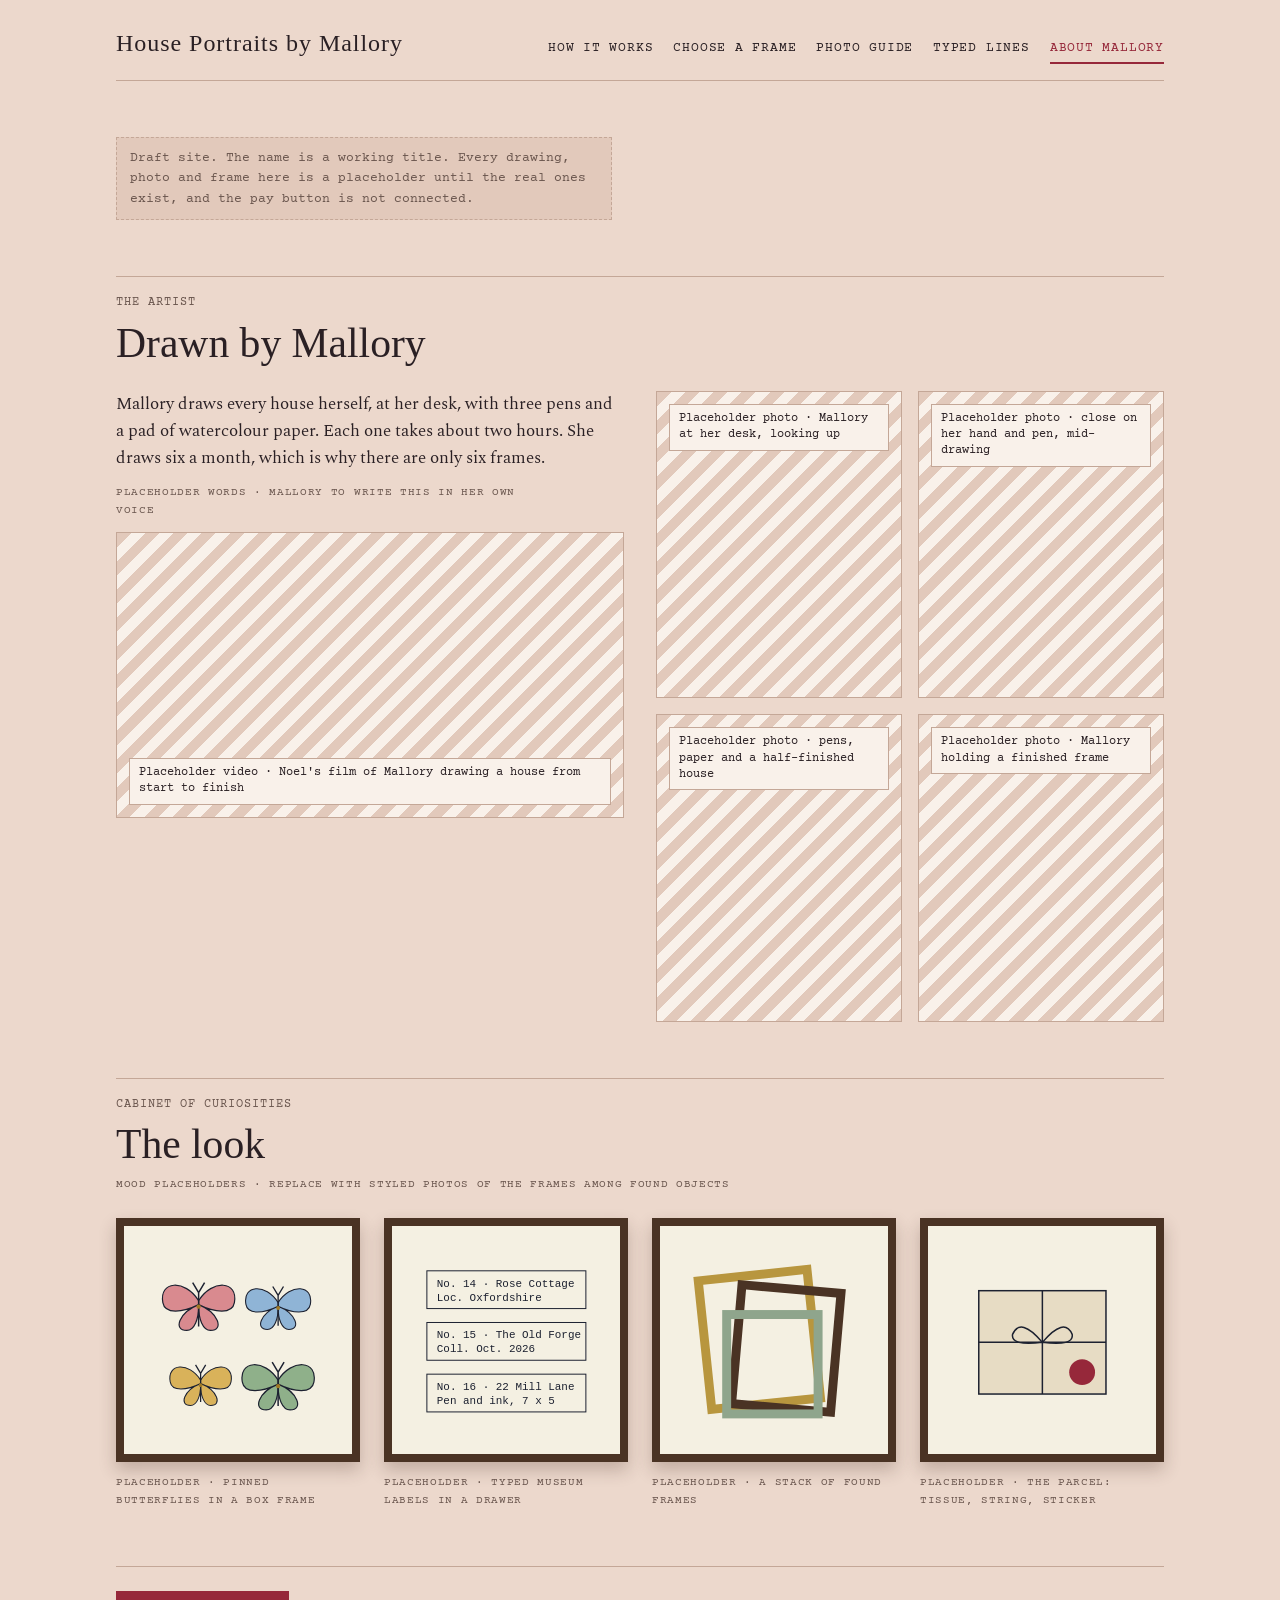
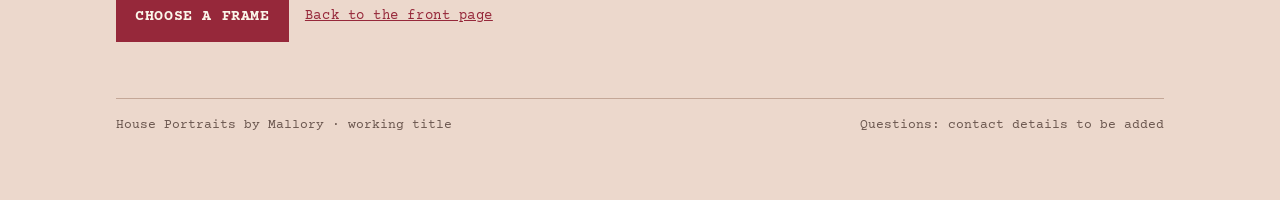
==== about.html @ 03a65073 "Split site into pages with front-page menu; blush beige background Co-Authored-By: Claude Opus 5.5 <" ====
<!doctype html>
<html lang="en-GB">
<head>
<meta charset="utf-8">
<meta name="viewport" content="width=device-width, initial-scale=1">
<title>About Mallory · House Portraits by Mallory</title>
<link rel="stylesheet" href="https://fonts.googleapis.com/css2?family=IM+Fell+English:ital@0;1&family=IM+Fell+English+SC&family=Spectral:ital,wght@0,400;0,600;1,400&family=Courier+Prime:wght@400;700&display=swap">
<style>body{margin:0}img{max-width:100%}[hidden]{display:none!important}</style>
<link rel="stylesheet" href="style.css">
</head>
<body>
<svg width="0" height="0" style="position:absolute" aria-hidden="true">
  <filter id="wob"><feTurbulence type="fractalNoise" baseFrequency=".04" numOctaves="2" seed="4"/><feDisplacementMap in="SourceGraphic" scale="2.2"/></filter>
  <filter id="blur"><feGaussianBlur stdDeviation="9"/></filter>
</svg>

<div class="wrap">

  <div class="mast">
    <a class="name" href="index.html">House Portraits by Mallory</a>
    <nav class="nav" aria-label="Main"><a href="how-it-works.html">How it works</a><a href="order.html">Choose a frame</a><a href="photo-guide.html">Photo guide</a><a href="quotes.html">Typed lines</a><a href="about.html" aria-current="page">About Mallory</a></nav>
  </div>

  <p class="note">Draft site. The name is a working title. Every drawing, photo and frame here is a placeholder until the real ones exist, and the pay button is not connected.</p>

  <section class="sec">
    <header><span class="tag">The artist</span><h2>Drawn by Mallory</h2></header>
    <div class="grid2">
      <div>
        <p>Mallory draws every house herself, at her desk, with three pens and a pad of watercolour paper. Each one takes about two hours. She draws six a month, which is why there are only six frames.</p>
        <p class="ph">Placeholder words · Mallory to write this in her own voice</p>
        <div class="photo wide"><span>Placeholder video · Noel's film of Mallory drawing a house from start to finish</span></div>
      </div>
      <div class="grid2" style="gap:1rem">
        <div class="photo"><span>Placeholder photo · Mallory at her desk, looking up</span></div>
        <div class="photo"><span>Placeholder photo · close on her hand and pen, mid-drawing</span></div>
        <div class="photo"><span>Placeholder photo · pens, paper and a half-finished house</span></div>
        <div class="photo"><span>Placeholder photo · Mallory holding a finished frame</span></div>
      </div>
    </div>
  </section>

  <section class="sec">
    <header><span class="tag">Cabinet of curiosities</span><h2>The look</h2>
      <span class="ph">Mood placeholders · replace with styled photos of the frames among found objects</span></header>
    <div class="grid4" id="mood"></div>
  </section>

  <div class="next"><a class="btn" href="order.html">Choose a frame</a><a class="plain" href="index.html">Back to the front page</a></div>

  <footer><span>House Portraits by Mallory · working title</span><span>Questions: contact details to be added</span></footer>
</div>

<script src="site.js"></script>
</body>
</html>
---- style.css ----
/* Blush beige ground, single light theme. Layout: a museum specimen drawer. Every object is pinned to the wall and carries a typed label. */
:root{
  --wall:#ecd8cc; --wall-2:#e2c9bb; --fg:#2a2024; --muted:#6b574f; --rule:#c4a797;
  --card:#f9f1ea; --accent:#96283a; --on-accent:#fbf6ea; --brass:#96701f;
  --paper:#f4f0e2; --strip:#fbf8ee; --ink:#1c2130; --shadow:rgba(60,35,25,.24);
  --gilt:#b8963e; --oak:#4a3324; --ebony:#16161a; --sage:#8fa58c; --bamboo:#c79a55; --box:#6b4a35;
  --display:"IM Fell English","Iowan Old Style",Georgia,serif;
  --caps:"IM Fell English SC","IM Fell English",Georgia,serif;
  --body:"Spectral",Georgia,"Times New Roman",serif;
  --label:"Courier Prime","Courier New",monospace;
}
*{box-sizing:border-box}
body{background:var(--wall);color:var(--fg);font-family:var(--body);font-size:1.0625rem;line-height:1.6}
.wrap{max-width:68rem;margin-inline:auto;padding-inline:1.25rem;padding-block:1.5rem 4rem;display:flex;flex-direction:column;gap:4.5rem}
h1,h2,h3{font-family:var(--display);font-weight:400;line-height:1.1;margin:0;text-wrap:balance}
h1{font-size:clamp(2.4rem,6.5vw,4.4rem)}
h2{font-size:clamp(1.8rem,4vw,2.6rem)}
h3{font-size:1.35rem}
p{margin:0;max-width:62ch}
a{color:var(--accent)}
.tag{font-family:var(--label);font-size:.78rem;letter-spacing:.08em;text-transform:uppercase;color:var(--muted)}
.sec{display:flex;flex-direction:column;gap:1.5rem}
.sec>header{display:flex;flex-direction:column;gap:.5rem;border-top:1px solid var(--rule);padding-top:1rem}

/* masthead */
.mast{display:flex;flex-wrap:wrap;justify-content:space-between;align-items:baseline;gap:.5rem 1.5rem}
.mast .name{font-family:var(--caps);font-size:1.5rem;letter-spacing:.04em}
.note{font-family:var(--label);font-size:.8rem;background:var(--wall-2);border:1px dashed var(--rule);padding:.6rem .8rem;color:var(--muted)}

/* hero */
.hero{display:grid;grid-template-columns:1.1fr .9fr;gap:2.5rem;align-items:center}
.hero>div{min-width:0;display:flex;flex-direction:column;gap:1.25rem}
.hero em{font-style:italic;color:var(--accent)}
.btn{font-family:var(--label);font-weight:700;font-size:.95rem;letter-spacing:.04em;text-transform:uppercase;text-decoration:none;
  background:var(--accent);color:var(--on-accent);border:0;padding:.85rem 1.2rem;cursor:pointer;align-self:flex-start;display:inline-block}
.btn:hover{filter:brightness(1.1)}
.btn:focus-visible,input:focus-visible,select:focus-visible,label:focus-within{outline:2px solid var(--brass);outline-offset:3px}

/* frames */
.frame{--fc:var(--oak);--fw:7%;background:var(--fc);padding:var(--fw);box-shadow:0 10px 22px var(--shadow),inset 0 0 0 2px rgba(0,0,0,.25),inset 0 0 0 5px rgba(255,255,255,.12);position:relative;max-width:100%}
.frame .mount{background:var(--paper);padding:9%;box-shadow:inset 0 0 0 1px rgba(0,0,0,.25)}
.frame svg,.frame img{display:block;width:100%;height:auto}
.pvframe{max-width:21rem;width:100%;margin-inline:auto}
.washbox{position:relative;overflow:hidden}
.wash{position:absolute;inset:14% 2% 12% 2%;border-radius:46% 54% 50% 50%/55% 48% 52% 45%;background:var(--c);opacity:.6;filter:blur(14px);mix-blend-mode:multiply;pointer-events:none}
.heroframe{max-width:23rem;width:100%;margin-inline:auto}
.pair{display:grid;grid-template-columns:1fr 1fr;gap:1.5rem;max-width:46rem}
.pair figure{margin:0;min-width:0;display:flex;flex-direction:column;gap:.5rem}
.pair img{display:block;width:100%;height:auto;border:1px solid var(--rule);box-shadow:0 8px 16px var(--shadow)}
.f-gilt{--fc:var(--gilt);--fw:9%}.f-oak{--fc:var(--oak)}.f-ebony{--fc:var(--ebony);--fw:5%}
.f-sage{--fc:var(--sage);--fw:8%}.f-bamboo{--fc:var(--bamboo);--fw:5%}.f-box{--fc:var(--box);--fw:11%}
.pinned{position:relative}
.pinned::before{content:"";position:absolute;top:-.45rem;left:50%;width:.7rem;height:.7rem;margin-left:-.35rem;border-radius:50%;background:var(--brass);box-shadow:0 2px 3px var(--shadow);z-index:2}
.ph{font-family:var(--label);font-size:.7rem;letter-spacing:.06em;text-transform:uppercase;color:var(--muted)}

/* specimen label */
.label{background:var(--card);border:1px solid var(--rule);padding:.6rem .75rem;font-family:var(--label);font-size:.82rem;line-height:1.4;display:flex;flex-direction:column;gap:.15rem}
.label b{font-size:.95rem}

.grid3{display:grid;grid-template-columns:repeat(3,1fr);gap:2rem}
.grid3>*,.grid2>*,.grid4>*{min-width:0;display:flex;flex-direction:column;gap:.75rem}
.grid2{display:grid;grid-template-columns:repeat(2,1fr);gap:2rem}
.grid4{display:grid;grid-template-columns:repeat(4,1fr);gap:1.5rem}

/* offer */
.offer{display:grid;grid-template-columns:repeat(3,1fr);gap:0;border:1px solid var(--rule);background:var(--card)}
.offer>div{padding:1.25rem;display:flex;flex-direction:column;gap:.5rem;min-width:0}
.offer>div+div{border-left:1px solid var(--rule)}
.price{font-family:var(--display);font-size:2.2rem;line-height:1}

/* steps */
.steps{list-style:none;margin:0;padding:0;display:grid;grid-template-columns:repeat(4,1fr);gap:1.5rem;counter-reset:s}
.steps li{counter-increment:s;display:flex;flex-direction:column;gap:.4rem;min-width:0}
.steps li::before{content:"No. " counter(s);font-family:var(--label);font-size:.8rem;letter-spacing:.08em;color:var(--accent);text-transform:uppercase}

/* frame picker */
.pick{cursor:pointer}
.pick input{position:absolute;opacity:0}
.pick .label{transition:border-color .15s}
.pick input:checked~.label{border-color:var(--accent);box-shadow:0 0 0 2px var(--accent)}
.pick input:checked~.label b::after{content:"  · chosen";color:var(--accent)}

/* order */
.order{background:var(--card);border:1px solid var(--rule);padding:1.5rem;display:grid;grid-template-columns:1fr 1fr;gap:1.5rem 2rem}
.order>div{min-width:0;display:flex;flex-direction:column;gap:1rem}
.field{display:flex;flex-direction:column;gap:.3rem;font-family:var(--label);font-size:.85rem}
.field textarea{resize:vertical;width:100%;line-height:1.4}
.field select,.field input[type=text],.field textarea{font:inherit;padding:.5rem;background:var(--wall);color:var(--fg);border:1px solid var(--rule);max-width:100%}
.check{display:flex;gap:.6rem;align-items:flex-start;font-family:var(--label);font-size:.85rem}
.sum{font-family:var(--label);font-size:.9rem;display:flex;flex-direction:column;gap:.35rem;font-variant-numeric:tabular-nums}
.sum div{display:flex;justify-content:space-between;gap:1rem}
.sum .tot{border-top:1px solid var(--rule);padding-top:.5rem;font-weight:700;font-size:1.05rem}
.sw{display:flex;flex-wrap:wrap;gap:.5rem}
.sw label{display:flex;align-items:center;gap:.4rem;font-family:var(--label);font-size:.8rem;border:1px solid var(--rule);padding:.3rem .55rem;cursor:pointer;background:var(--wall)}
.sw input{position:absolute;opacity:0}
.sw i{width:1rem;height:1rem;border-radius:50%;background:var(--c);border:1px solid var(--rule);display:block}
.sw label:has(input:checked){border-color:var(--accent);box-shadow:0 0 0 1px var(--accent)}

/* photo guide */
.shot{background:var(--card);border:1px solid var(--rule);padding:.75rem}
.shot svg{display:block;width:100%;height:auto;background:var(--paper)}
.yes{color:var(--fg)} .no{color:var(--accent)}
.shot .verdict{font-family:var(--label);font-weight:700;font-size:.85rem;text-transform:uppercase;letter-spacing:.06em;margin-top:.5rem}

/* placeholders for photos */
.photo{aspect-ratio:4/5;max-width:100%;border:1px solid var(--rule);display:flex;align-items:flex-end;padding:.75rem;
  background:repeating-linear-gradient(135deg,var(--wall-2) 0 10px,var(--card) 10px 20px)}
.photo.wide{aspect-ratio:16/9;width:100%;max-width:34rem}
.photo span{background:var(--card);border:1px solid var(--rule);padding:.4rem .55rem;font-family:var(--label);font-size:.75rem;line-height:1.35}
.mood{aspect-ratio:1;max-width:100%;background:var(--paper);border:8px solid var(--oak);box-shadow:0 8px 16px var(--shadow);display:flex;align-items:center;justify-content:center;padding:6%}
.mood svg{width:100%;height:100%}
.quotes{columns:2;column-gap:2.5rem}
.quotes{margin:0;padding-left:2rem}
.quotes li{break-inside:avoid;font-family:var(--label);font-size:.88rem;line-height:1.4;margin-bottom:.7rem}
.quotes li::marker{color:var(--accent);font-weight:700}
.quotes li span{display:block;color:var(--muted);font-size:.74rem;letter-spacing:.04em}
.strip{display:inline-block;max-width:100%;background:var(--strip);color:var(--ink);font-family:var(--label);font-size:.8rem;line-height:1.35;padding:.3rem .6rem;box-shadow:0 1px 3px var(--shadow);transform:rotate(-1.2deg)}
.mount .strip{font-size:.6rem;margin-top:.5rem;padding:.2rem .4rem}
.typed{display:flex;flex-direction:column;gap:.6rem;align-items:flex-start}
footer{border-top:1px solid var(--rule);padding-top:1rem;font-family:var(--label);font-size:.8rem;color:var(--muted);display:flex;flex-wrap:wrap;gap:.5rem 2rem;justify-content:space-between}

@media (max-width:820px){
  .hero,.order,.grid2{grid-template-columns:1fr}
  .grid3{grid-template-columns:repeat(2,1fr)} .grid4,.steps{grid-template-columns:repeat(2,1fr)}
  .offer{grid-template-columns:1fr}.offer>div+div{border-left:0;border-top:1px solid var(--rule)}
  .quotes{columns:1}
}
@media (max-width:460px){.grid3{grid-template-columns:1fr}.wrap{gap:3.5rem}}
/* navigation, jump cards, page-to-page links */
:root{color-scheme:light}
.mast{border-bottom:1px solid var(--rule);padding-bottom:1rem}
.mast .name{text-decoration:none;color:var(--fg)}
.nav{display:flex;flex-wrap:wrap;gap:.35rem 1.25rem;font-family:var(--label);font-size:.82rem;letter-spacing:.06em;text-transform:uppercase}
.nav a{color:var(--fg);text-decoration:none;padding:.2rem 0;border-bottom:2px solid transparent}
.nav a:hover{border-bottom-color:var(--rule)}
.nav a[aria-current="page"]{border-bottom-color:var(--accent);color:var(--accent)}
.wrap{gap:3.5rem}
.jump{display:grid;grid-template-columns:repeat(3,1fr);gap:1.75rem 1.5rem}
.jump a{position:relative;display:flex;flex-direction:column;gap:.4rem;min-width:0;background:var(--card);border:1px solid var(--rule);padding:1.4rem 1.2rem 1.2rem;text-decoration:none;color:var(--fg);box-shadow:0 4px 10px var(--shadow);transition:transform .15s}
.jump a::before{content:"";position:absolute;top:-.4rem;left:50%;width:.7rem;height:.7rem;margin-left:-.35rem;border-radius:50%;background:var(--brass);box-shadow:0 2px 3px var(--shadow)}
.jump a:hover{transform:translateY(-3px)}
.jump a:focus-visible{outline:2px solid var(--brass);outline-offset:3px}
.jump h3{font-size:1.5rem}
.jump p{font-size:.98rem}
.jump .go{font-family:var(--label);font-size:.8rem;letter-spacing:.06em;text-transform:uppercase;color:var(--accent);margin-top:.3rem}
.next{display:flex;flex-wrap:wrap;gap:1rem;align-items:center;border-top:1px solid var(--rule);padding-top:1.5rem}
.next a.plain{font-family:var(--label);font-size:.85rem;letter-spacing:.04em}
@media (max-width:820px){.jump{grid-template-columns:repeat(2,1fr)}}
@media (max-width:460px){.jump{grid-template-columns:1fr}}
@media (prefers-reduced-motion:reduce){.jump a{transition:none}}
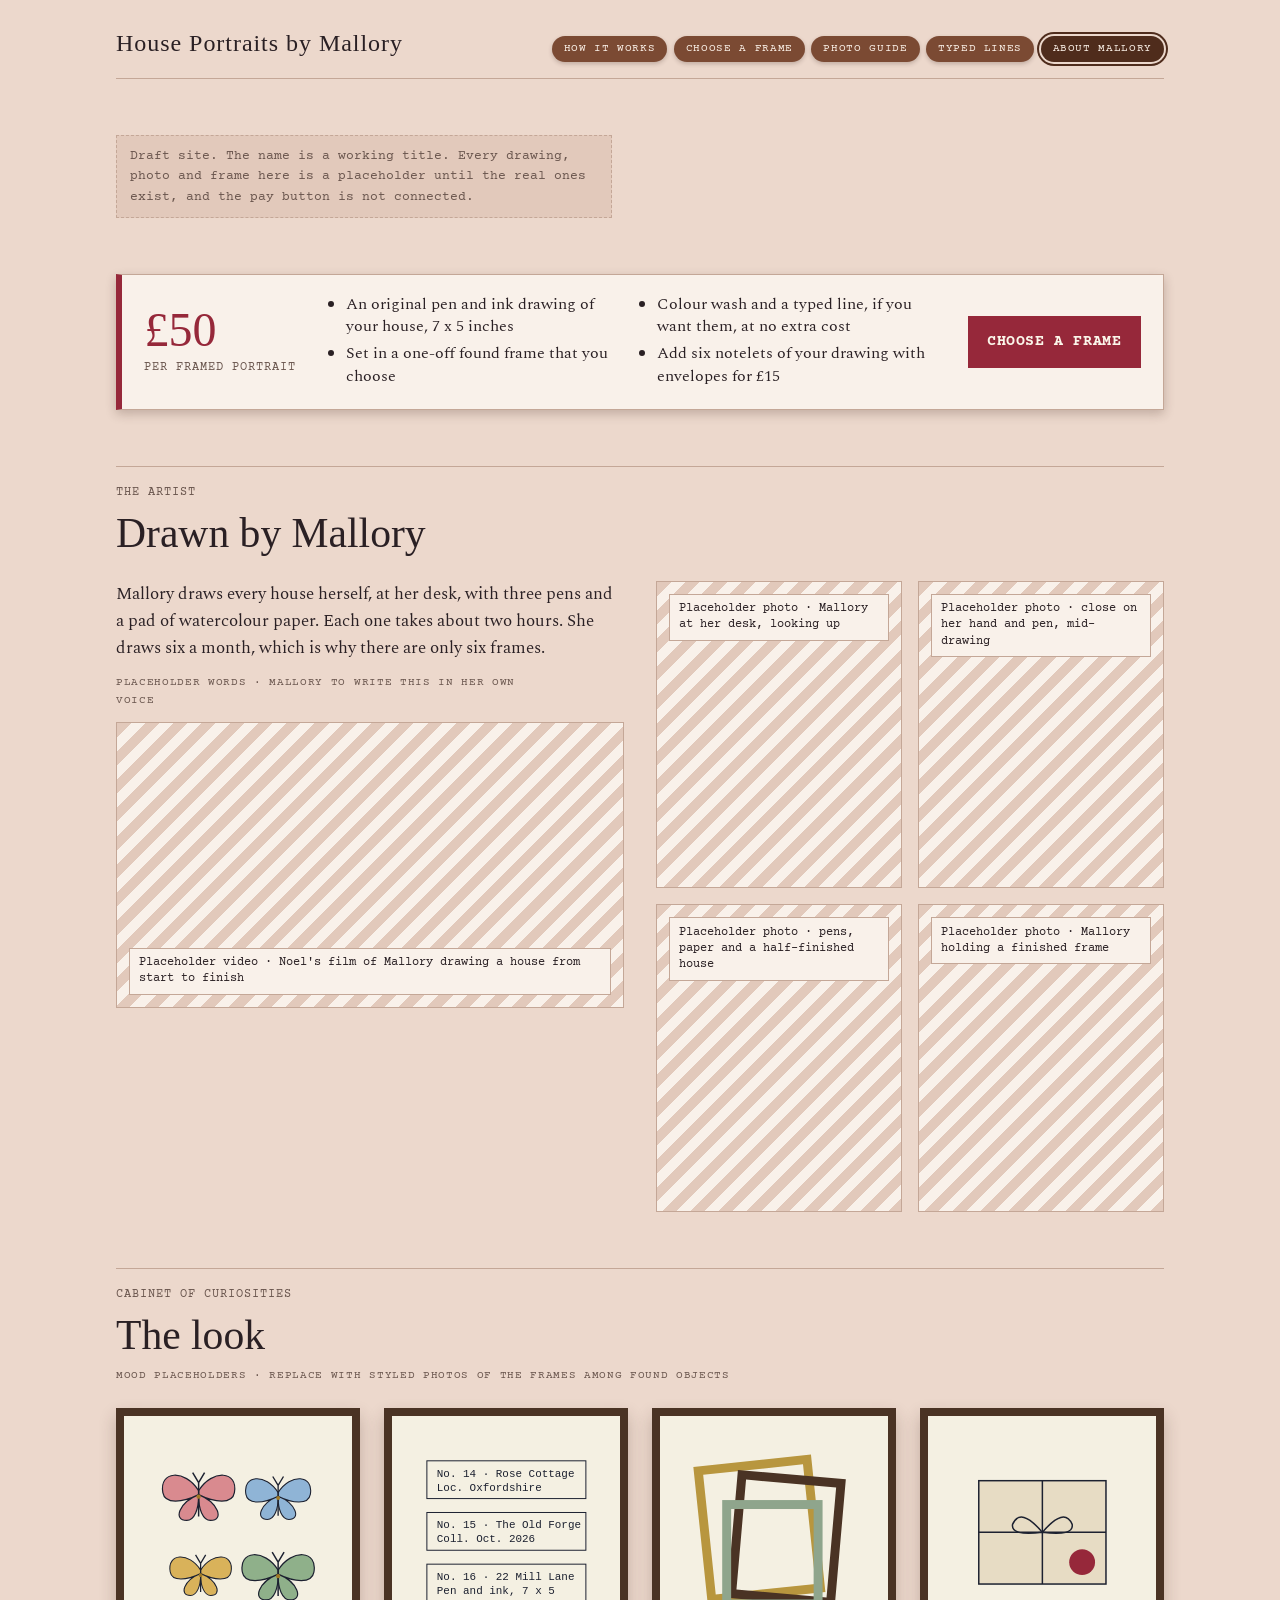
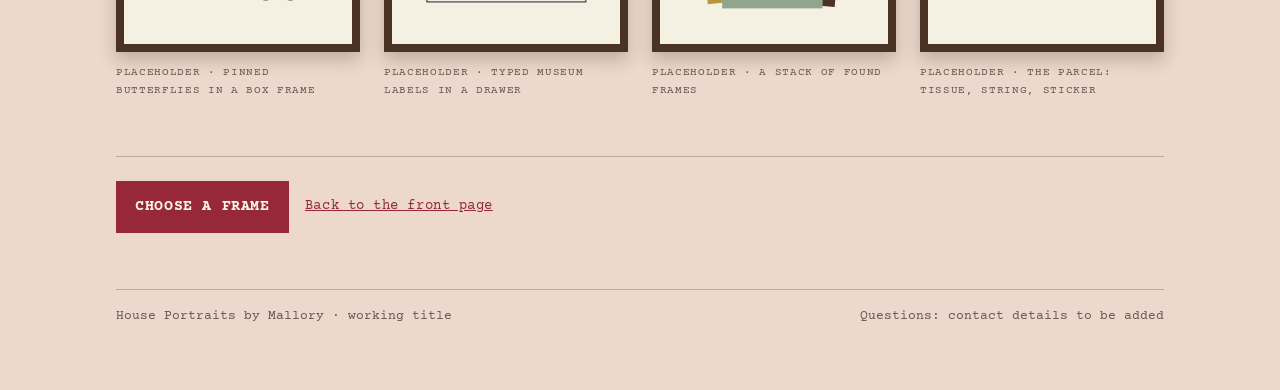
==== commit 12413b3f: "Price and value strip on every page Co-Authored-By: Claude Opus 5.5 <noreply@anthropic.com> Claude-S" ====
--- a/about.html
+++ b/about.html
@@ -22,6 +22,17 @@
   </div>
 
   <p class="note">Draft site. The name is a working title. Every drawing, photo and frame here is a placeholder until the real ones exist, and the pay button is not connected.</p>
+
+  <aside class="pricebar" aria-label="Price and what is included">
+    <div class="pb-price"><span class="price">£50</span><span class="tag">per framed portrait</span></div>
+    <ul class="pb-list">
+      <li>An original pen and ink drawing of your house, 7 x 5 inches</li>
+      <li>Set in a one-off found frame that you choose</li>
+      <li>Colour wash and a typed line, if you want them, at no extra cost</li>
+      <li>Add six notelets of your drawing with envelopes for £15</li>
+    </ul>
+    <a class="btn" href="order.html">Choose a frame</a>
+  </aside>
 
   <section class="sec">
     <header><span class="tag">The artist</span><h2>Drawn by Mallory</h2></header>
--- a/style.css
+++ b/style.css
@@ -130,10 +130,11 @@
 :root{color-scheme:light}
 .mast{border-bottom:1px solid var(--rule);padding-bottom:1rem}
 .mast .name{text-decoration:none;color:var(--fg)}
-.nav{display:flex;flex-wrap:wrap;gap:.35rem 1.25rem;font-family:var(--label);font-size:.82rem;letter-spacing:.06em;text-transform:uppercase}
-.nav a{color:var(--fg);text-decoration:none;padding:.2rem 0;border-bottom:2px solid transparent}
-.nav a:hover{border-bottom-color:var(--rule)}
-.nav a[aria-current="page"]{border-bottom-color:var(--accent);color:var(--accent)}
+.nav{display:flex;flex-wrap:wrap;gap:.4rem;font-family:var(--label);font-size:.68rem;letter-spacing:.06em;text-transform:uppercase}
+.nav a{--brown:#7b4a33;--brown-deep:#4f2c1c;--on-brown:#fbf1e8;background:var(--brown);color:var(--on-brown);text-decoration:none;padding:.28rem .75rem;border-radius:999px;box-shadow:0 2px 4px var(--shadow);transition:background .15s}
+.nav a:hover{background:var(--brown-deep)}
+.nav a:focus-visible{outline:2px solid var(--brass);outline-offset:3px}
+.nav a[aria-current="page"]{background:var(--brown-deep);box-shadow:0 0 0 2px var(--wall),0 0 0 4px var(--brown-deep)}
 .wrap{gap:3.5rem}
 .jump{display:grid;grid-template-columns:repeat(3,1fr);gap:1.75rem 1.5rem}
 .jump a{position:relative;display:flex;flex-direction:column;gap:.4rem;min-width:0;background:var(--card);border:1px solid var(--rule);padding:1.4rem 1.2rem 1.2rem;text-decoration:none;color:var(--fg);box-shadow:0 4px 10px var(--shadow);transition:transform .15s}
@@ -149,3 +150,13 @@
 @media (max-width:460px){.jump{grid-template-columns:1fr}}
 @media (prefers-reduced-motion:reduce){.jump a{transition:none}}
 
+
+/* price and value strip, on every page */
+.pricebar{display:grid;grid-template-columns:auto 1fr auto;gap:1rem 2rem;align-items:center;background:var(--card);border:1px solid var(--rule);border-left:6px solid var(--accent);padding:1.1rem 1.4rem;box-shadow:0 4px 10px var(--shadow)}
+.pricebar>*{min-width:0}
+.pb-price{display:flex;flex-direction:column;gap:.2rem}
+.pb-price .price{font-size:3rem;color:var(--accent)}
+.pb-list{margin:0;padding-left:1.1rem;columns:2;column-gap:2rem;font-size:.98rem;line-height:1.45}
+.pb-list li{break-inside:avoid;margin-bottom:.25rem}
+.pricebar .btn{align-self:center}
+@media (max-width:820px){.pricebar{grid-template-columns:1fr}.pb-list{columns:1}.pricebar .btn{justify-self:start}}
